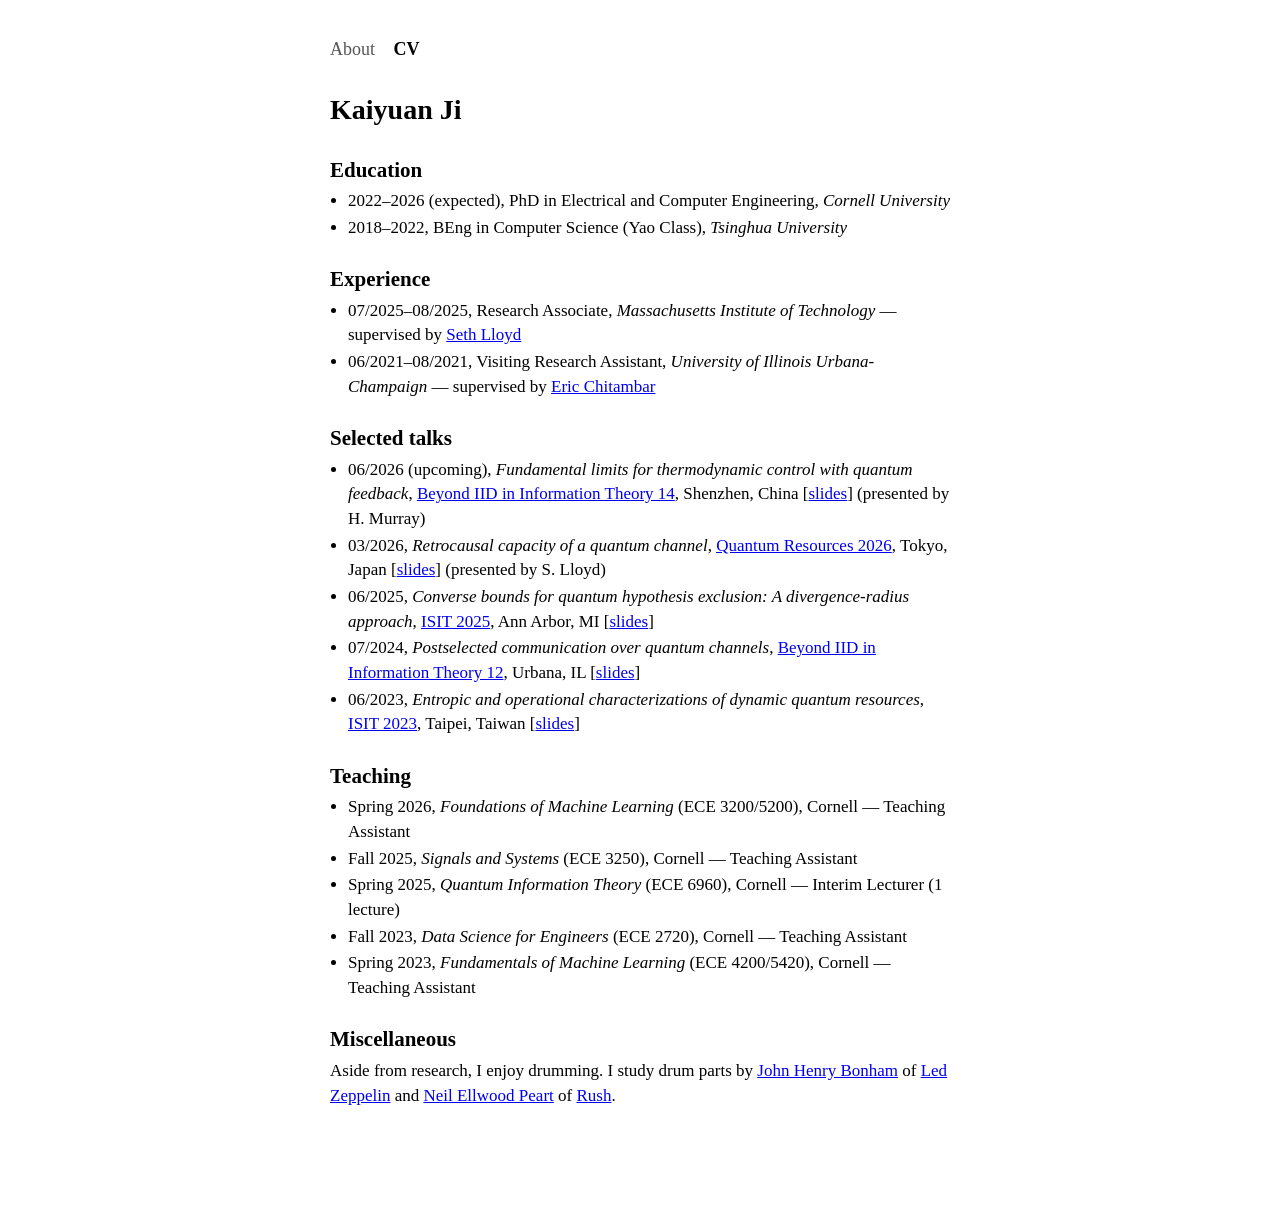
==== cv.html @ b7d6289c "Add cv.html" ====
<!DOCTYPE html>
<html lang="en">
<head>
  <meta charset="UTF-8">
  <meta name="viewport" content="width=device-width, initial-scale=1.0">
  <title>CV — Kaiyuan Ji</title>
  <link rel="stylesheet" href="style.css">
</head>
<body>

  <nav>
    <a href="index.html">About</a>
    <a href="cv.html" class="active">CV</a>
  </nav>

  <h1>Kaiyuan Ji</h1>

  <h3>Education</h3>

  <ul>
    <li>2022–2026 (expected), PhD in Electrical and Computer Engineering, <i>Cornell University</i></li>
    <li>2018–2022, BEng in Computer Science (Yao Class), <i>Tsinghua University</i></li>
  </ul>

  <h3>Experience</h3>

  <ul>
    <li>07/2025–08/2025, Research Associate, <i>Massachusetts Institute of Technology</i> — supervised by <a href="https://meche.mit.edu/people/faculty/slloyd@mit.edu">Seth Lloyd</a></li>
    <li>06/2021–08/2021, Visiting Research Assistant, <i>University of Illinois Urbana-Champaign</i> — supervised by <a href="https://quantum-entangled.ece.illinois.edu/">Eric Chitambar</a></li>
  </ul>

  <h3>Selected talks</h3>

  <ul>
    <li>06/2026 (upcoming), <i>Fundamental limits for thermodynamic control with quantum feedback</i>, <a href="https://www.beyondiid2026.com">Beyond IID in Information Theory 14</a>, Shenzhen, China [<a href="slides/Feedback_BIID.pdf">slides</a>] (presented by H. Murray)</li>
    <li>03/2026, <i>Retrocausal capacity of a quantum channel</i>, <a href="https://2026.quantumresources.science">Quantum Resources 2026</a>, Tokyo, Japan [<a href="slides/Retrocausality_QRW.pdf">slides</a>] (presented by S. Lloyd)</li>
    <li>06/2025, <i>Converse bounds for quantum hypothesis exclusion: A divergence-radius approach</i>, <a href="https://www.showsbee.com/fairs/93948-IEEE-ISIT-2025.html">ISIT 2025</a>, Ann Arbor, MI [<a href="slides/Exclusion_ISIT.pdf">slides</a>]</li>
<li>07/2024, <i>Postselected communication over quantum channels</i>, <a href="https://beyondiid2024.iquist.illinois.edu">Beyond IID in Information Theory 12</a>, Urbana, IL [<a href="slides/Postselection_BIID.pdf">slides</a>]</li>
<li>06/2023, <i>Entropic and operational characterizations of dynamic quantum resources</i>, <a href="https://www.showsbee.com/fairs/89127-IEEE-ISIT-2023.html">ISIT 2023</a>, Taipei, Taiwan [<a href="slides/Entropy_ISIT.pdf">slides</a>]</li>

  </ul>

  <h3>Teaching</h3>

  <ul>
    <li>Spring 2026, <i>Foundations of Machine Learning</i> (ECE 3200/5200), Cornell — Teaching Assistant</li>
    <li>Fall 2025, <i>Signals and Systems</i> (ECE 3250), Cornell — Teaching Assistant</li>
    <li>Spring 2025, <i>Quantum Information Theory</i> (ECE 6960), Cornell — Interim Lecturer (1 lecture)</li>
    <li>Fall 2023, <i>Data Science for Engineers</i> (ECE 2720), Cornell — Teaching Assistant</li>
    <li>Spring 2023, <i>Fundamentals of Machine Learning</i> (ECE 4200/5420), Cornell — Teaching Assistant</li>
  </ul>

<h3>Miscellaneous</h3>

  <p>Aside from research, I enjoy drumming. I study drum parts by <a href="https://en.wikipedia.org/wiki/John_Bonham">John Henry Bonham</a> of <a href="https://www.youtube.com/watch?v=UqqKKa9AJK4&list=PLMmd10177iHv8oQqvV5-pTZIRvaUboleU&index=9">Led Zeppelin</a> and <a href="https://en.wikipedia.org/wiki/Neil_Peart">Neil Ellwood Peart</a> of <a href="https://www.youtube.com/watch?v=QuL_euRslTc&list=RDQuL_euRslTc&start_radio=1">Rush</a>.</p>

</body>
</html>
---- style.css ----
body {
  max-width: 620px;
  margin: 36px auto;
  padding: 0 20px 80px;
  font-family: 'Times New Roman', Times, serif;
  font-size: 17px;
  line-height: 1.45;
  color: #000;
  background: #fff;
}

a { color: #0000EE; }

/* ── Top nav ── */
nav {
  margin-bottom: 28px;
  font-size: 18px;
}
nav a { margin-right: 14px; text-decoration: none; color: #555; }
nav a:hover { color: #000; }
nav a.active { color: #000; font-weight: bold; text-decoration: none; }

/* ── Header: photo left, name right ── */
.header {
  display: flex;
  align-items: flex-start;
  gap: 20px;
  margin-bottom: 18px;
}
.header img { width: 120px; flex-shrink: 0; }
.header-text { padding-top: 4px; }

h1 { font-size: 28px; margin: 0 0 3px 0; }
h2.subtitle { font-size: 17px; font-weight: normal; font-style: normal; margin: 0 0 10px 0; }

/* ── Section titles ── */
h3 { font-size: 21px; margin: 24px 0 4px 0; }

/* ── Profile links under Papers heading ── */
.profile-links { margin: 2px 0 10px 0; }

/* ── Body ── */
p  { margin: 0 0 7px 0; }
ul { margin: 0 0 7px 0; padding-left: 18px; }
li { margin-bottom: 2px; }

/* ── Paper entries ── */
.paper { margin-top: 14px; }

/* ── One-sentence summary ── */
.summary-inline { color: #444; font-size: 15px; }

/* ── Abstract toggle ── */
.abstract {
  display: none;
  margin: 5px 0 3px 14px;
  padding-left: 10px;
  border-left: 2px solid #bbb;
  font-size: 15px;
  line-height: 1.45;
}
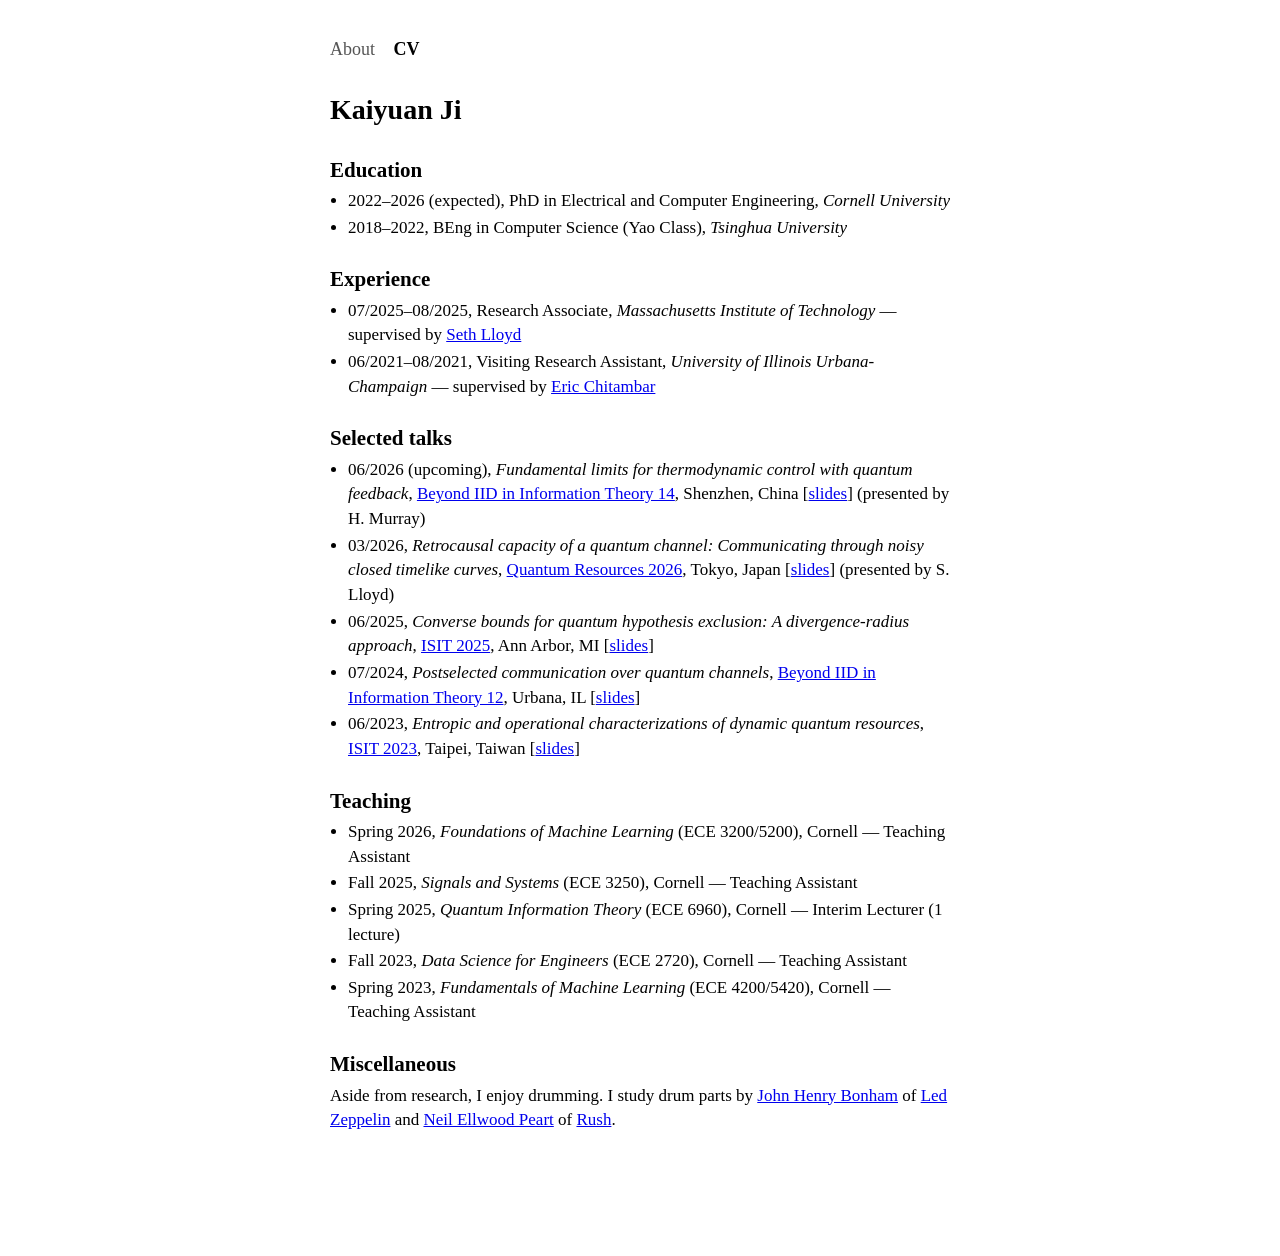
==== commit 502b1430: "Update retrocausal paper title with subtitle" ====
--- a/cv.html
+++ b/cv.html
@@ -33,7 +33,7 @@
 
   <ul>
     <li>06/2026 (upcoming), <i>Fundamental limits for thermodynamic control with quantum feedback</i>, <a href="https://www.beyondiid2026.com">Beyond IID in Information Theory 14</a>, Shenzhen, China [<a href="slides/Feedback_BIID.pdf">slides</a>] (presented by H. Murray)</li>
-    <li>03/2026, <i>Retrocausal capacity of a quantum channel</i>, <a href="https://2026.quantumresources.science">Quantum Resources 2026</a>, Tokyo, Japan [<a href="slides/Retrocausality_QRW.pdf">slides</a>] (presented by S. Lloyd)</li>
+    <li>03/2026, <i>Retrocausal capacity of a quantum channel: Communicating through noisy closed timelike curves</i>, <a href="https://2026.quantumresources.science">Quantum Resources 2026</a>, Tokyo, Japan [<a href="slides/Retrocausality_QRW.pdf">slides</a>] (presented by S. Lloyd)</li>
     <li>06/2025, <i>Converse bounds for quantum hypothesis exclusion: A divergence-radius approach</i>, <a href="https://www.showsbee.com/fairs/93948-IEEE-ISIT-2025.html">ISIT 2025</a>, Ann Arbor, MI [<a href="slides/Exclusion_ISIT.pdf">slides</a>]</li>
 <li>07/2024, <i>Postselected communication over quantum channels</i>, <a href="https://beyondiid2024.iquist.illinois.edu">Beyond IID in Information Theory 12</a>, Urbana, IL [<a href="slides/Postselection_BIID.pdf">slides</a>]</li>
 <li>06/2023, <i>Entropic and operational characterizations of dynamic quantum resources</i>, <a href="https://www.showsbee.com/fairs/89127-IEEE-ISIT-2023.html">ISIT 2023</a>, Taipei, Taiwan [<a href="slides/Entropy_ISIT.pdf">slides</a>]</li>
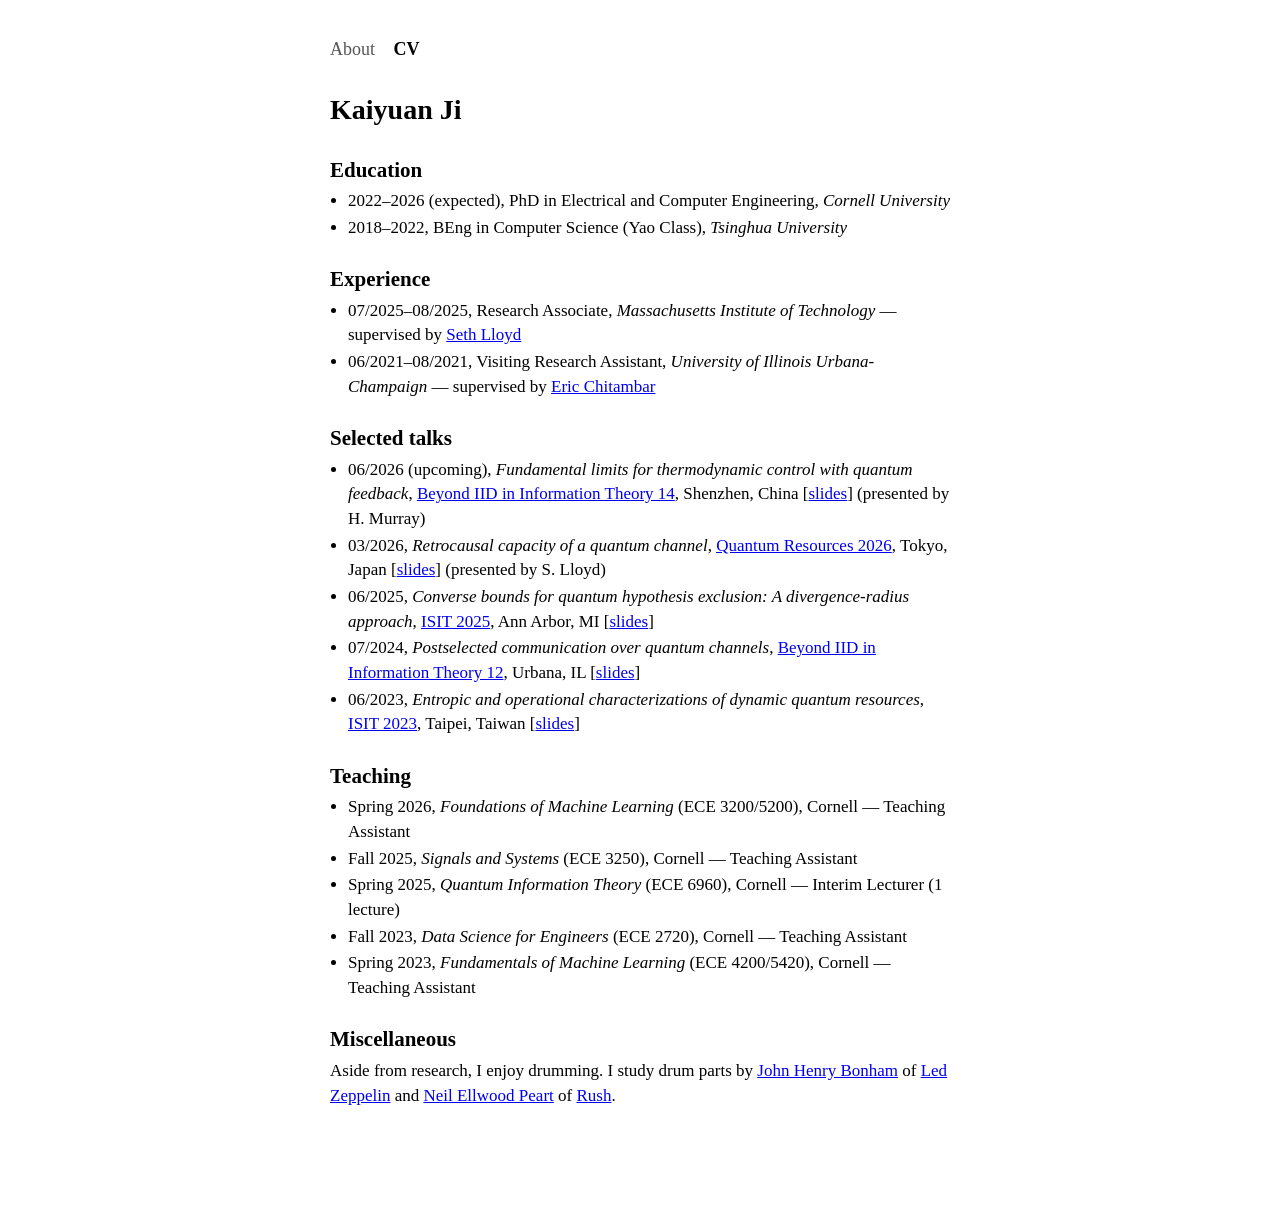
==== commit 1e1d7f8c: "Revert talk title to short form" ====
--- a/cv.html
+++ b/cv.html
@@ -33,7 +33,7 @@
 
   <ul>
     <li>06/2026 (upcoming), <i>Fundamental limits for thermodynamic control with quantum feedback</i>, <a href="https://www.beyondiid2026.com">Beyond IID in Information Theory 14</a>, Shenzhen, China [<a href="slides/Feedback_BIID.pdf">slides</a>] (presented by H. Murray)</li>
-    <li>03/2026, <i>Retrocausal capacity of a quantum channel: Communicating through noisy closed timelike curves</i>, <a href="https://2026.quantumresources.science">Quantum Resources 2026</a>, Tokyo, Japan [<a href="slides/Retrocausality_QRW.pdf">slides</a>] (presented by S. Lloyd)</li>
+    <li>03/2026, <i>Retrocausal capacity of a quantum channel</i>, <a href="https://2026.quantumresources.science">Quantum Resources 2026</a>, Tokyo, Japan [<a href="slides/Retrocausality_QRW.pdf">slides</a>] (presented by S. Lloyd)</li>
     <li>06/2025, <i>Converse bounds for quantum hypothesis exclusion: A divergence-radius approach</i>, <a href="https://www.showsbee.com/fairs/93948-IEEE-ISIT-2025.html">ISIT 2025</a>, Ann Arbor, MI [<a href="slides/Exclusion_ISIT.pdf">slides</a>]</li>
 <li>07/2024, <i>Postselected communication over quantum channels</i>, <a href="https://beyondiid2024.iquist.illinois.edu">Beyond IID in Information Theory 12</a>, Urbana, IL [<a href="slides/Postselection_BIID.pdf">slides</a>]</li>
 <li>06/2023, <i>Entropic and operational characterizations of dynamic quantum resources</i>, <a href="https://www.showsbee.com/fairs/89127-IEEE-ISIT-2023.html">ISIT 2023</a>, Taipei, Taiwan [<a href="slides/Entropy_ISIT.pdf">slides</a>]</li>
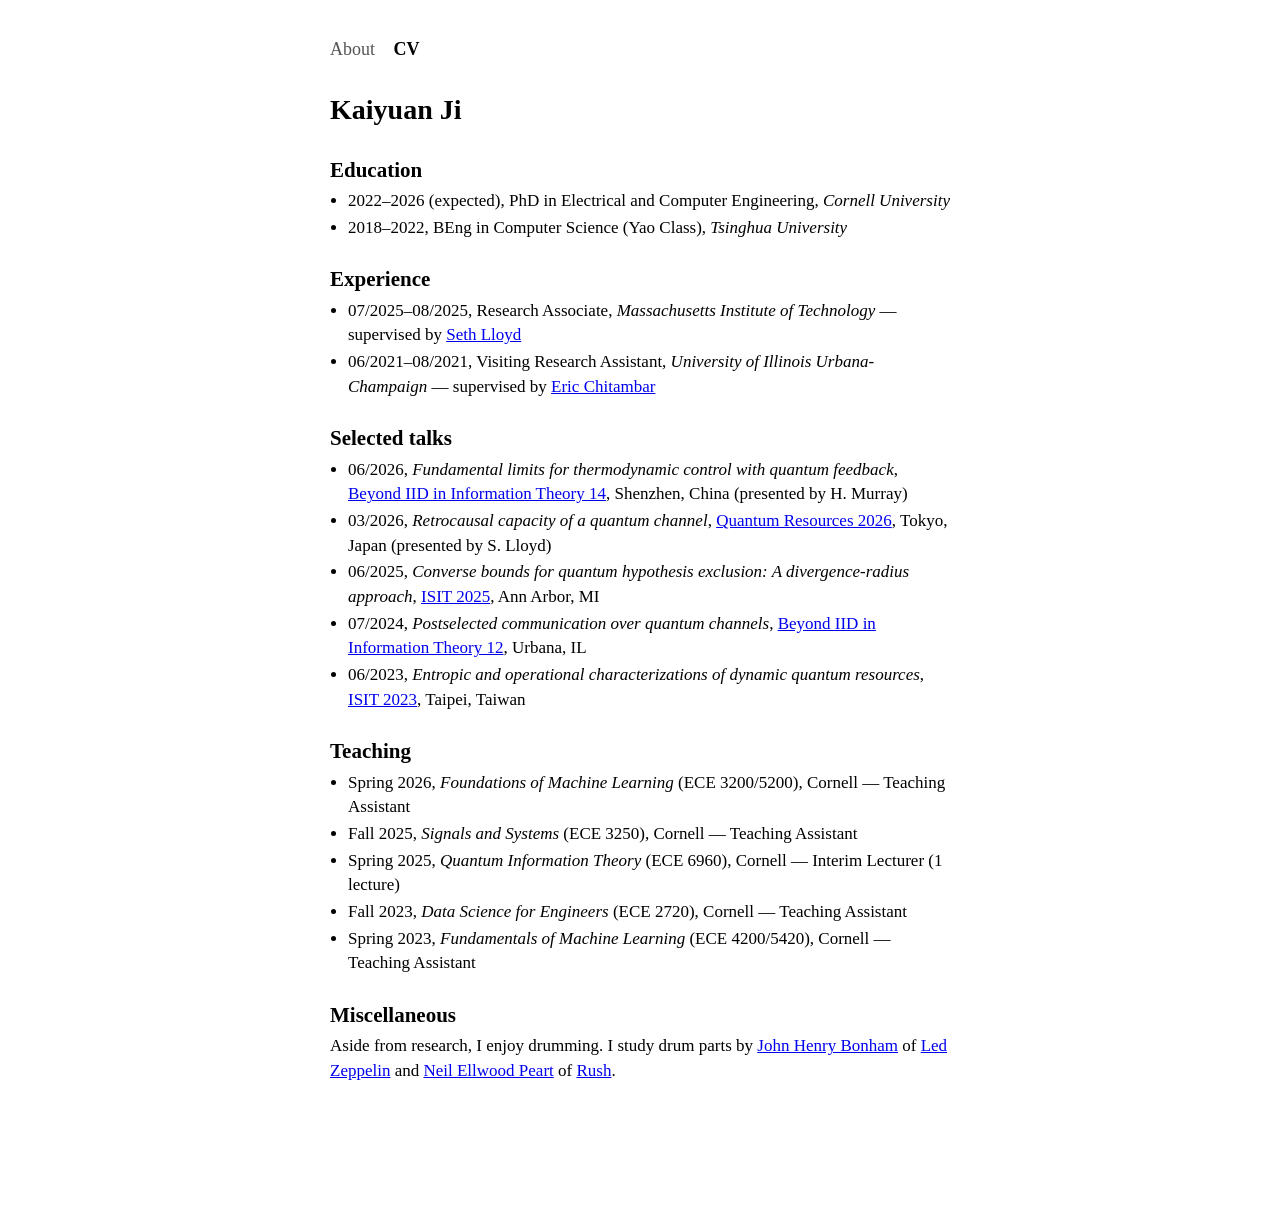
==== commit 078b1dc4: "Remove slides links from talks; delete old slide files" ====
--- a/cv.html
+++ b/cv.html
@@ -32,11 +32,11 @@
   <h3>Selected talks</h3>
 
   <ul>
-    <li>06/2026 (upcoming), <i>Fundamental limits for thermodynamic control with quantum feedback</i>, <a href="https://www.beyondiid2026.com">Beyond IID in Information Theory 14</a>, Shenzhen, China [<a href="slides/Feedback_BIID.pdf">slides</a>] (presented by H. Murray)</li>
-    <li>03/2026, <i>Retrocausal capacity of a quantum channel</i>, <a href="https://2026.quantumresources.science">Quantum Resources 2026</a>, Tokyo, Japan [<a href="slides/Retrocausality_QRW.pdf">slides</a>] (presented by S. Lloyd)</li>
-    <li>06/2025, <i>Converse bounds for quantum hypothesis exclusion: A divergence-radius approach</i>, <a href="https://www.showsbee.com/fairs/93948-IEEE-ISIT-2025.html">ISIT 2025</a>, Ann Arbor, MI [<a href="slides/Exclusion_ISIT.pdf">slides</a>]</li>
-<li>07/2024, <i>Postselected communication over quantum channels</i>, <a href="https://beyondiid2024.iquist.illinois.edu">Beyond IID in Information Theory 12</a>, Urbana, IL [<a href="slides/Postselection_BIID.pdf">slides</a>]</li>
-<li>06/2023, <i>Entropic and operational characterizations of dynamic quantum resources</i>, <a href="https://www.showsbee.com/fairs/89127-IEEE-ISIT-2023.html">ISIT 2023</a>, Taipei, Taiwan [<a href="slides/Entropy_ISIT.pdf">slides</a>]</li>
+    <li>06/2026, <i>Fundamental limits for thermodynamic control with quantum feedback</i>, <a href="https://www.beyondiid2026.com">Beyond IID in Information Theory 14</a>, Shenzhen, China (presented by H. Murray)</li>
+    <li>03/2026, <i>Retrocausal capacity of a quantum channel</i>, <a href="https://2026.quantumresources.science">Quantum Resources 2026</a>, Tokyo, Japan (presented by S. Lloyd)</li>
+    <li>06/2025, <i>Converse bounds for quantum hypothesis exclusion: A divergence-radius approach</i>, <a href="https://www.showsbee.com/fairs/93948-IEEE-ISIT-2025.html">ISIT 2025</a>, Ann Arbor, MI</li>
+    <li>07/2024, <i>Postselected communication over quantum channels</i>, <a href="https://beyondiid2024.iquist.illinois.edu">Beyond IID in Information Theory 12</a>, Urbana, IL</li>
+    <li>06/2023, <i>Entropic and operational characterizations of dynamic quantum resources</i>, <a href="https://www.showsbee.com/fairs/89127-IEEE-ISIT-2023.html">ISIT 2023</a>, Taipei, Taiwan</li>
 
   </ul>
 
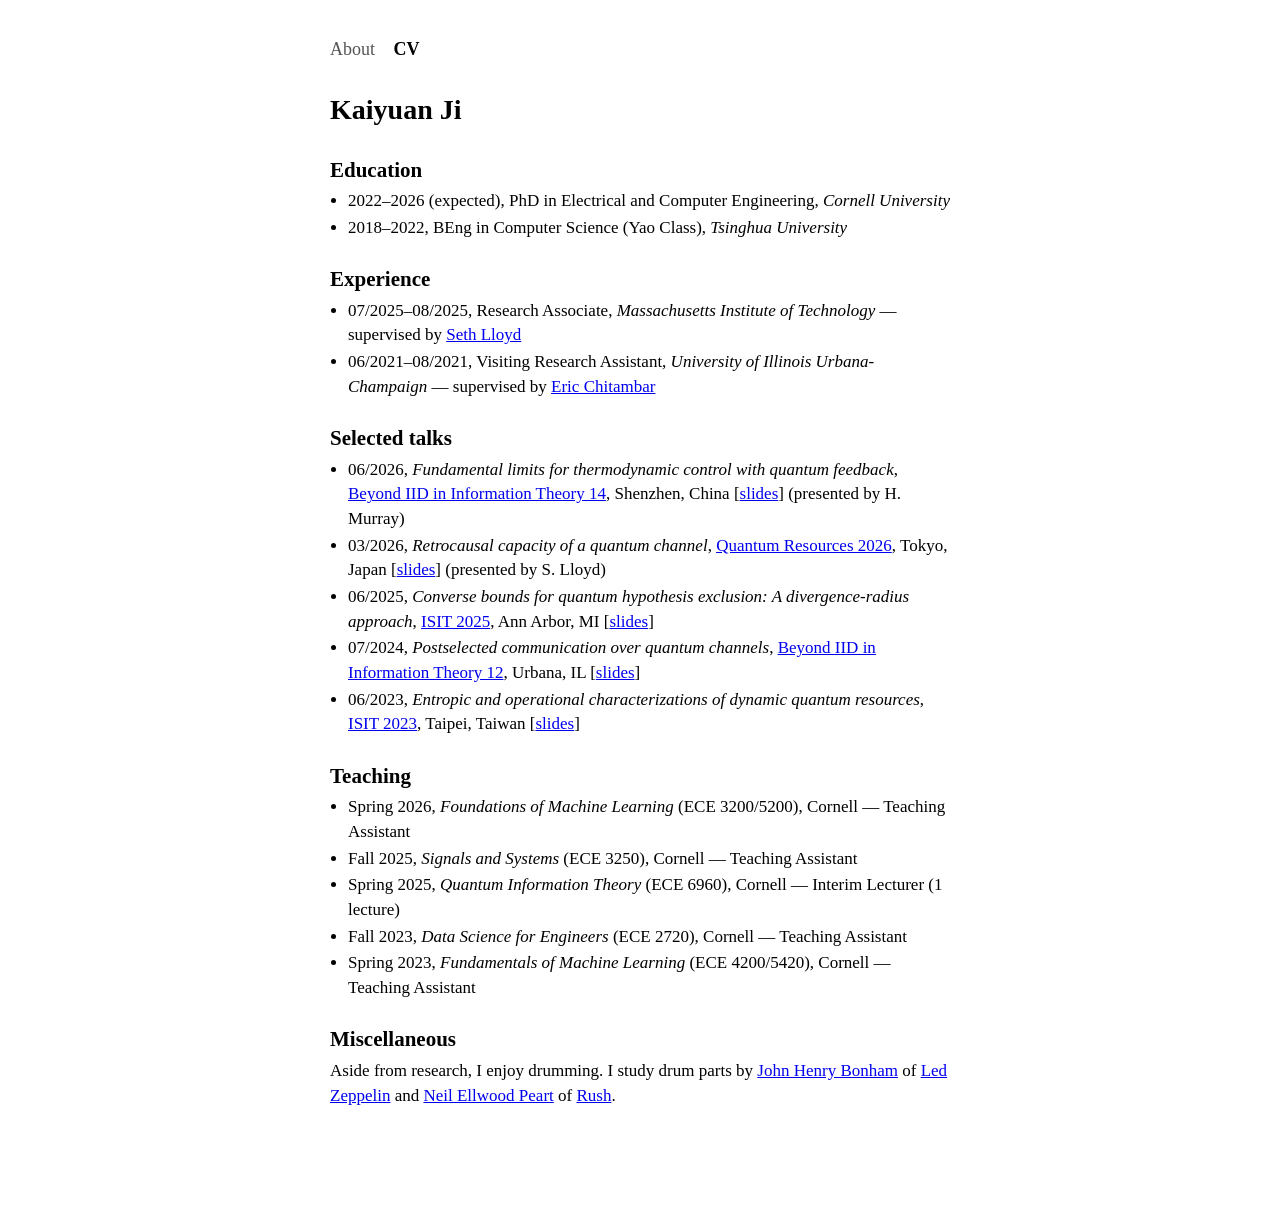
==== commit 4b488128: "Restore slides links in talks; sync slide files" ====
--- a/cv.html
+++ b/cv.html
@@ -32,11 +32,11 @@
   <h3>Selected talks</h3>
 
   <ul>
-    <li>06/2026, <i>Fundamental limits for thermodynamic control with quantum feedback</i>, <a href="https://www.beyondiid2026.com">Beyond IID in Information Theory 14</a>, Shenzhen, China (presented by H. Murray)</li>
-    <li>03/2026, <i>Retrocausal capacity of a quantum channel</i>, <a href="https://2026.quantumresources.science">Quantum Resources 2026</a>, Tokyo, Japan (presented by S. Lloyd)</li>
-    <li>06/2025, <i>Converse bounds for quantum hypothesis exclusion: A divergence-radius approach</i>, <a href="https://www.showsbee.com/fairs/93948-IEEE-ISIT-2025.html">ISIT 2025</a>, Ann Arbor, MI</li>
-    <li>07/2024, <i>Postselected communication over quantum channels</i>, <a href="https://beyondiid2024.iquist.illinois.edu">Beyond IID in Information Theory 12</a>, Urbana, IL</li>
-    <li>06/2023, <i>Entropic and operational characterizations of dynamic quantum resources</i>, <a href="https://www.showsbee.com/fairs/89127-IEEE-ISIT-2023.html">ISIT 2023</a>, Taipei, Taiwan</li>
+    <li>06/2026, <i>Fundamental limits for thermodynamic control with quantum feedback</i>, <a href="https://www.beyondiid2026.com">Beyond IID in Information Theory 14</a>, Shenzhen, China [<a href="slides/Feedback_BIID.pdf">slides</a>] (presented by H. Murray)</li>
+    <li>03/2026, <i>Retrocausal capacity of a quantum channel</i>, <a href="https://2026.quantumresources.science">Quantum Resources 2026</a>, Tokyo, Japan [<a href="slides/Retrocausality_QRW.pdf">slides</a>] (presented by S. Lloyd)</li>
+    <li>06/2025, <i>Converse bounds for quantum hypothesis exclusion: A divergence-radius approach</i>, <a href="https://www.showsbee.com/fairs/93948-IEEE-ISIT-2025.html">ISIT 2025</a>, Ann Arbor, MI [<a href="slides/Exclusion.pdf">slides</a>]</li>
+    <li>07/2024, <i>Postselected communication over quantum channels</i>, <a href="https://beyondiid2024.iquist.illinois.edu">Beyond IID in Information Theory 12</a>, Urbana, IL [<a href="slides/Postselection.pdf">slides</a>]</li>
+    <li>06/2023, <i>Entropic and operational characterizations of dynamic quantum resources</i>, <a href="https://www.showsbee.com/fairs/89127-IEEE-ISIT-2023.html">ISIT 2023</a>, Taipei, Taiwan [<a href="slides/Entropy.pdf">slides</a>]</li>
 
   </ul>
 
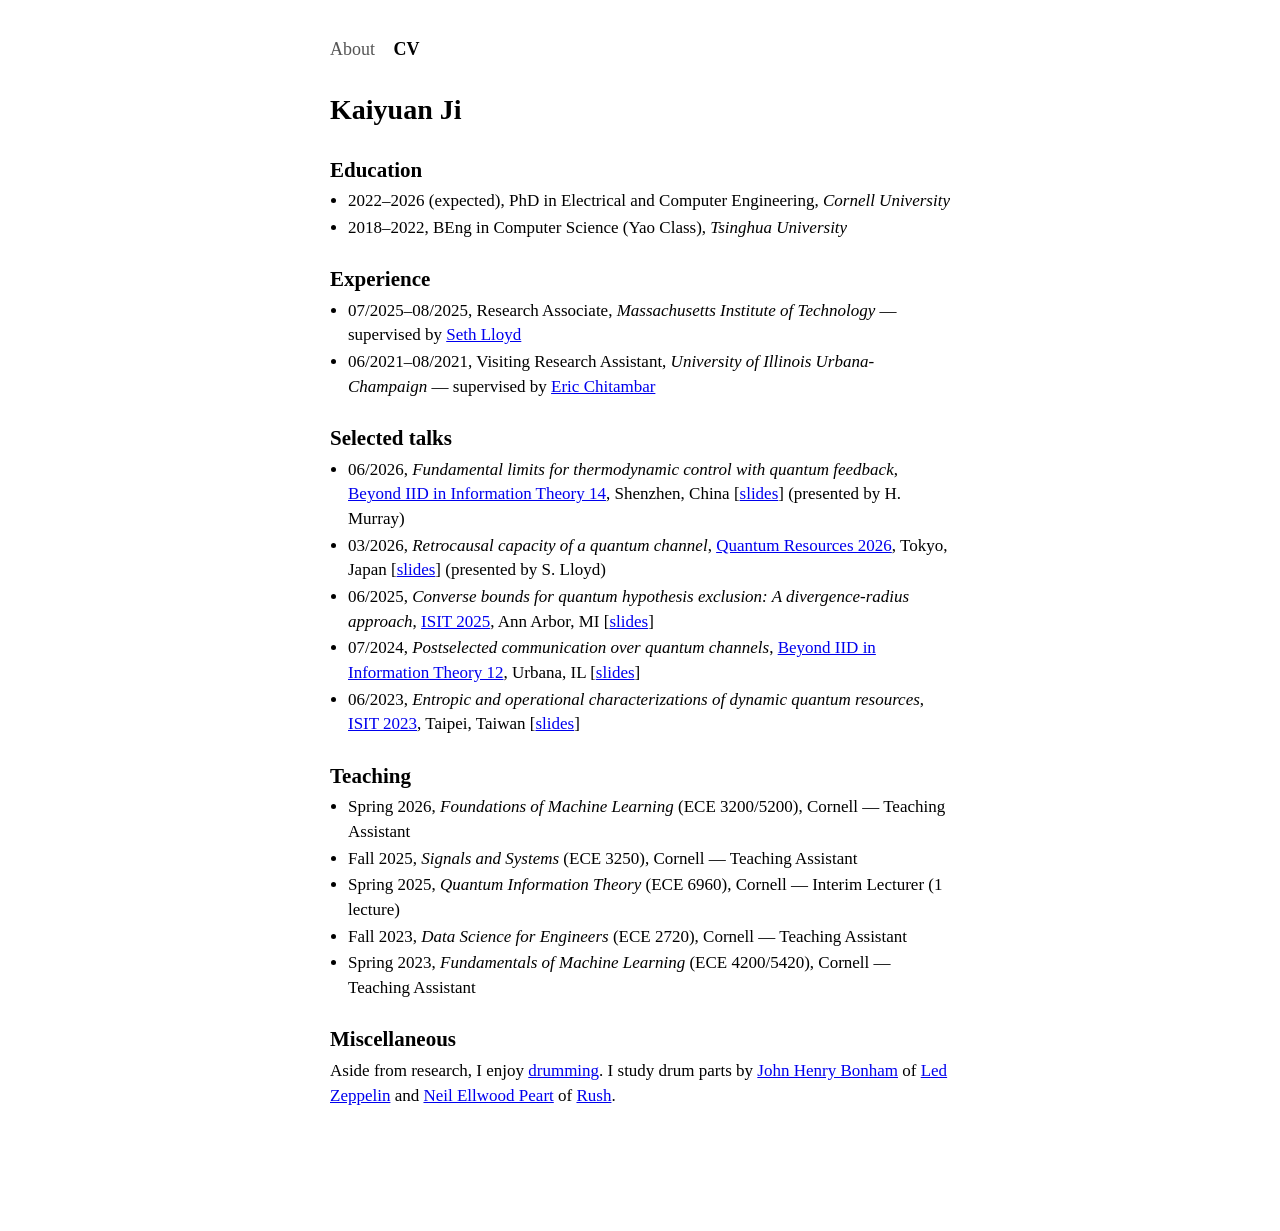
==== commit e5b3006b: "Update website (2026-11-20 02:03)" ====
--- a/cv.html
+++ b/cv.html
@@ -52,7 +52,7 @@
 
 <h3>Miscellaneous</h3>
 
-  <p>Aside from research, I enjoy drumming. I study drum parts by <a href="https://en.wikipedia.org/wiki/John_Bonham">John Henry Bonham</a> of <a href="https://www.youtube.com/watch?v=UqqKKa9AJK4&list=PLMmd10177iHv8oQqvV5-pTZIRvaUboleU&index=9">Led Zeppelin</a> and <a href="https://en.wikipedia.org/wiki/Neil_Peart">Neil Ellwood Peart</a> of <a href="https://www.youtube.com/watch?v=QuL_euRslTc&list=RDQuL_euRslTc&start_radio=1">Rush</a>.</p>
+  <p>Aside from research, I enjoy <a href="drumming.jpg">drumming</a>. I study drum parts by <a href="https://en.wikipedia.org/wiki/John_Bonham">John Henry Bonham</a> of <a href="https://www.youtube.com/watch?v=UqqKKa9AJK4&list=PLMmd10177iHv8oQqvV5-pTZIRvaUboleU&index=9">Led Zeppelin</a> and <a href="https://en.wikipedia.org/wiki/Neil_Peart">Neil Ellwood Peart</a> of <a href="https://www.youtube.com/watch?v=QuL_euRslTc&list=RDQuL_euRslTc&start_radio=1">Rush</a>.</p>
 
 </body>
 </html>
